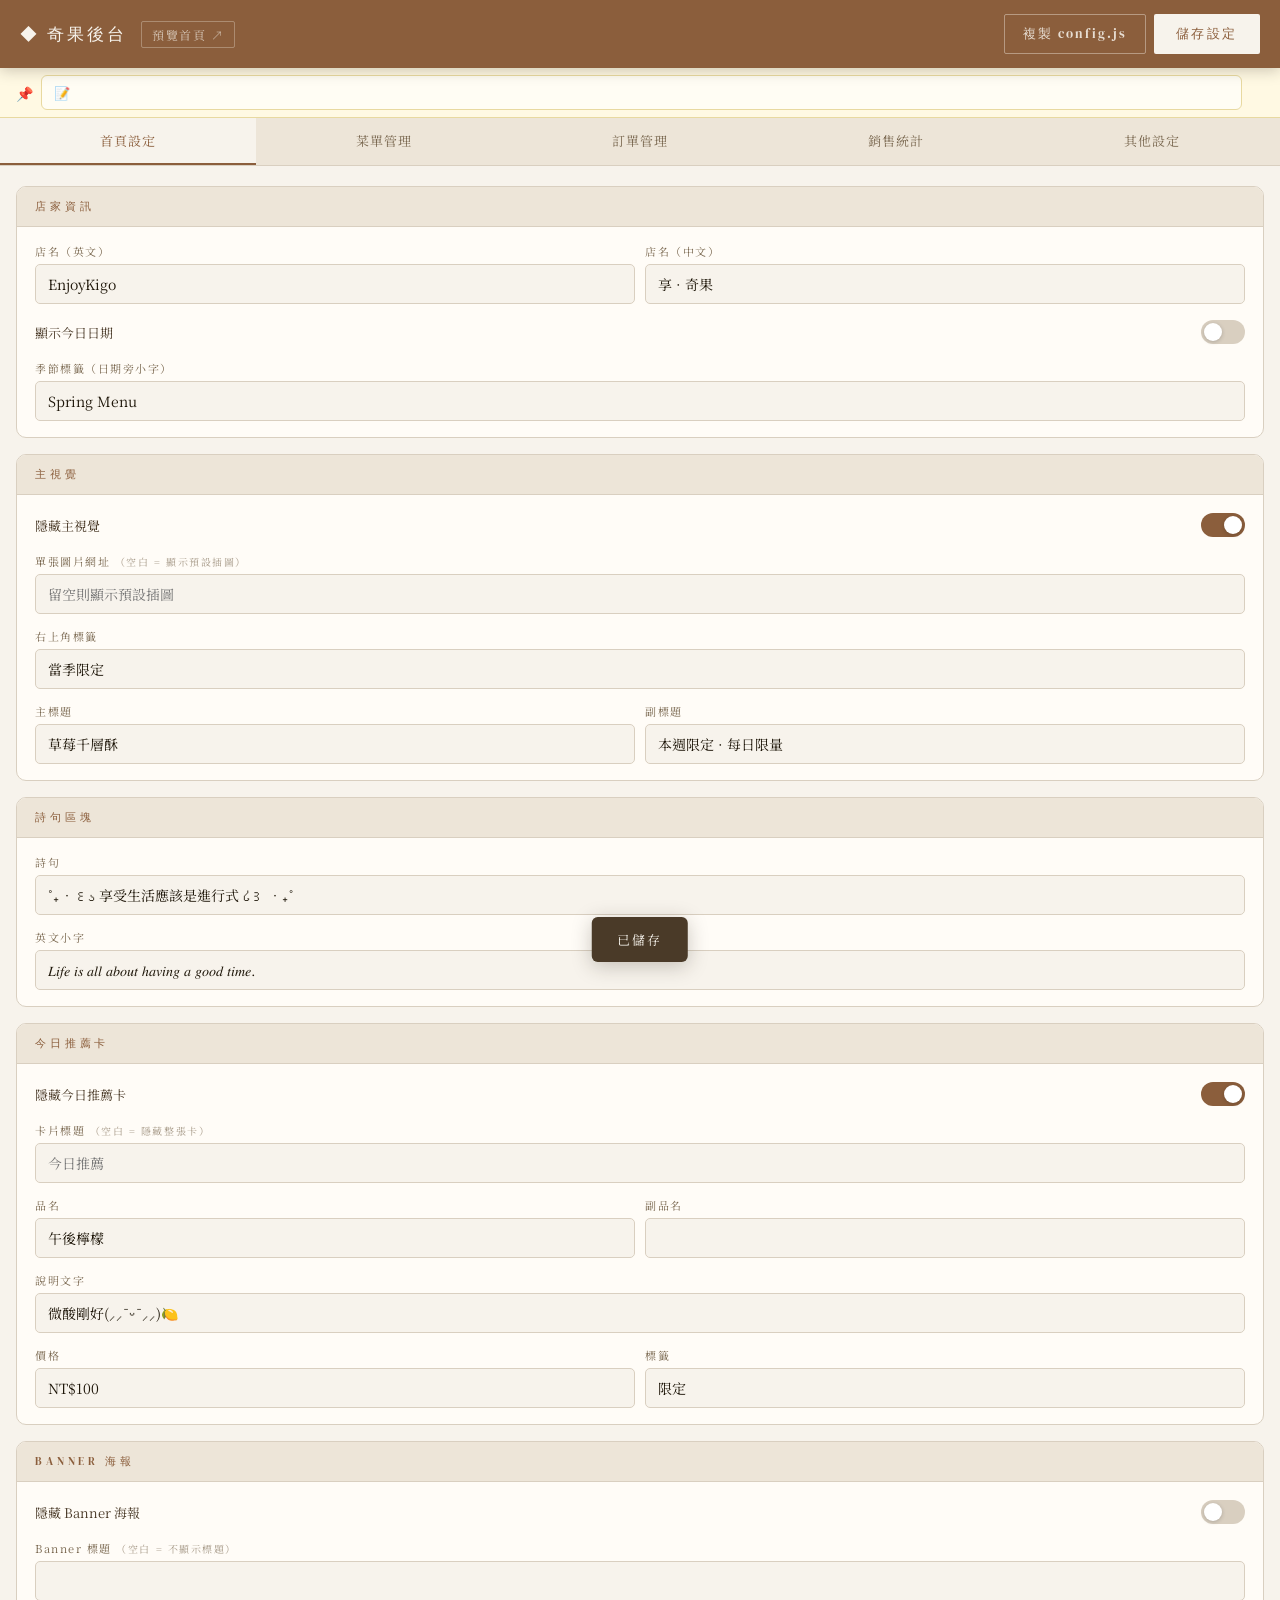
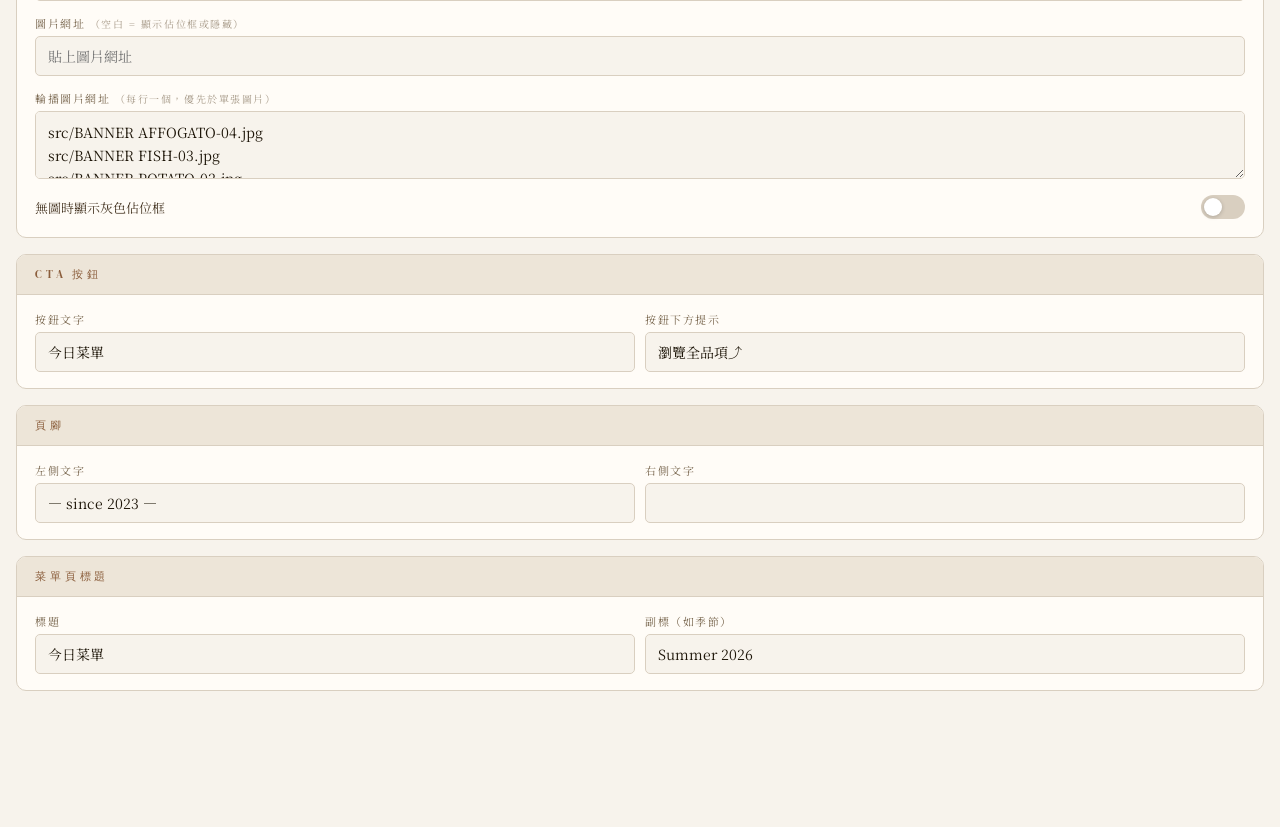
==== admin.html @ 6047d81e "桌號改吧檯用字，必選改回文字標記，移除備註欄位 - 「吧台」改成「吧檯」 - 必選改回文字「必選」，不用星號 - 暱稱後面的「可不填」拿掉 - 移除備註：前台欄位、收據那列、後台顯示、試算表欄位全部拿" ====
<!DOCTYPE html>
<html lang="zh-TW">
<head>
  <meta charset="UTF-8">
  <meta name="viewport" content="width=device-width, initial-scale=1.0">
  <title>後台設定 — 享·奇果</title>
  <link rel="preconnect" href="https://fonts.googleapis.com">
  <link href="https://fonts.googleapis.com/css2?family=Cormorant+Garamond:ital,wght@0,400&family=Noto+Serif+TC:wght@300;400&family=DM+Serif+Display:ital@0;1&display=swap" rel="stylesheet">
  <style>
    :root {
      --cream: #F7F3EC; --parchment: #EDE5D8; --beige: #D9CFC0;
      --caramel: #8B5E3C; --caramel-lt: #B8845A;
      --ink: #1E1609; --ink-soft: #4A3A28; --ink-faint: #7A6850;
      --white: #FFFCF7; --danger: #b94040;
    }
    *, *::before, *::after { box-sizing: border-box; margin: 0; padding: 0; }
    body {
      background: var(--cream);
      color: var(--ink);
      font-family: 'Noto Serif TC', serif;
      font-size: 14px;
      min-height: 100vh;
      padding-bottom: 100px;
    }

    /* ── Header ── */
    .admin-header {
      background: var(--caramel);
      color: var(--cream);
      padding: 14px 20px;
      display: flex;
      align-items: center;
      justify-content: space-between;
      position: sticky;
      top: 0;
      z-index: 100;
      box-shadow: 0 2px 14px rgba(44,36,22,0.25);
    }
    .admin-header-left { display: flex; align-items: center; gap: 14px; }
    .admin-title {
      font-family: 'DM Serif Display', serif;
      font-size: 17px;
      letter-spacing: 0.18em;
    }
    .preview-link {
      font-size: 12px;
      color: rgba(247,243,236,0.7);
      text-decoration: none;
      letter-spacing: 0.12em;
      border: 1px solid rgba(247,243,236,0.3);
      padding: 4px 10px;
      border-radius: 2px;
      transition: all 0.3s;
    }
    .preview-link:hover { color: var(--cream); border-color: rgba(247,243,236,0.7); }
    .btn-export {
      background: transparent;
      color: rgba(247,243,236,0.85);
      border: 1px solid rgba(247,243,236,0.4);
      padding: 10px 18px;
      font-family: 'DM Serif Display', serif;
      font-size: 13px;
      letter-spacing: 0.15em;
      cursor: pointer;
      border-radius: 2px;
      transition: all 0.3s;
    }
    .btn-export:hover { background: rgba(247,243,236,0.12); border-color: rgba(247,243,236,0.8); color: var(--cream); }
    .btn-save {
      background: var(--cream);
      color: var(--caramel);
      border: none;
      padding: 10px 22px;
      font-family: 'DM Serif Display', serif;
      font-size: 13px;
      letter-spacing: 0.2em;
      cursor: pointer;
      border-radius: 2px;
      transition: background 0.3s;
    }
    .btn-save:hover { background: var(--parchment); }
    .btn-save:active { transform: scale(0.98); }

    /* ── 小便籤（固定一行）── */
    .notepad {
      background: #FFF9E3;
      border-bottom: 1px solid #E8D9A0;
      display: flex;
      align-items: center;
      gap: 8px;
      padding: 7px 16px;
    }
    .notepad-icon { font-size: 14px; flex-shrink: 0; }
    .notepad-status { font-size: 12px; color: #8A9A5B; width: 14px; flex-shrink: 0; }
    .notepad input {
      flex: 1;
      min-width: 0;
      border: 1px solid #E8D9A0;
      border-radius: 6px;
      background: #FFFDF4;
      color: var(--ink);
      font-family: 'Noto Serif TC', serif;
      font-size: 13px;
      padding: 7px 12px;
      outline: none;
    }
    .notepad input:focus { border-color: #C9AC4E; background: #fff; }

    /* ── Main tabs ── */
    .admin-tabs {
      display: flex;
      background: var(--parchment);
      border-bottom: 1px solid var(--beige);
    }
    .admin-tab {
      flex: 1;
      padding: 13px 6px;
      border: none;
      background: none;
      font-family: 'Noto Serif TC', serif;
      font-size: 13px;
      color: var(--ink-faint);
      cursor: pointer;
      letter-spacing: 0.08em;
      border-bottom: 2px solid transparent;
      transition: all 0.25s;
    }
    .admin-tab.active {
      color: var(--caramel);
      border-bottom-color: var(--caramel);
      background: var(--cream);
    }

    /* ── Panels ── */
    .admin-panel { display: none; padding: 20px 16px; }
    .admin-panel.active { display: block; }

    /* ── Section card ── */
    .section-card {
      background: var(--white);
      border: 1px solid var(--beige);
      border-radius: 10px;
      margin-bottom: 16px;
      overflow: hidden;
    }
    .section-card-title {
      font-family: 'DM Serif Display', serif;
      font-size: 11px;
      letter-spacing: 0.35em;
      text-transform: uppercase;
      color: var(--caramel);
      padding: 12px 18px;
      background: var(--parchment);
      border-bottom: 1px solid var(--beige);
    }
    .section-fields {
      padding: 16px 18px;
      display: flex;
      flex-direction: column;
      gap: 14px;
    }

    /* ── Form fields ── */
    .field { display: flex; flex-direction: column; gap: 5px; }
    .field label {
      font-size: 11px;
      color: var(--ink-faint);
      letter-spacing: 0.14em;
    }
    .hint { font-size: 10px; color: var(--ink-faint); opacity: 0.65; }
    .section-note {
      font-size: 11px;
      color: var(--ink-faint);
      line-height: 1.7;
      margin-bottom: 4px;
    }
    .field input, .field textarea, .field select {
      width: 100%;
      padding: 9px 12px;
      border: 1px solid var(--beige);
      border-radius: 5px;
      background: var(--cream);
      color: var(--ink);
      font-family: 'Noto Serif TC', serif;
      font-size: 14px;
      outline: none;
      transition: border-color 0.25s;
      appearance: none;
    }
    .field input:focus, .field textarea:focus, .field select:focus {
      border-color: var(--caramel-lt);
      background: var(--white);
    }
    .field textarea { resize: vertical; min-height: 68px; line-height: 1.65; }
    .field select { background-image: url("data:image/svg+xml,%3Csvg xmlns='http://www.w3.org/2000/svg' width='12' height='8' viewBox='0 0 12 8'%3E%3Cpath d='M1 1l5 5 5-5' stroke='%237A6850' stroke-width='1.5' fill='none' stroke-linecap='round'/%3E%3C/svg%3E"); background-repeat: no-repeat; background-position: right 12px center; padding-right: 32px; }
    .field-row { display: flex; gap: 10px; }
    .field-row .field { flex: 1; min-width: 0; }

    /* ── Toggle ── */
    .toggle-row {
      display: flex;
      align-items: center;
      justify-content: space-between;
      padding: 2px 0;
    }
    .toggle-label { font-size: 13px; color: var(--ink-soft); }
    .toggle {
      position: relative;
      width: 44px;
      height: 24px;
      flex-shrink: 0;
    }
    .toggle input { opacity: 0; width: 0; height: 0; position: absolute; }
    .toggle-track {
      position: absolute;
      inset: 0;
      background: var(--beige);
      border-radius: 24px;
      cursor: pointer;
      transition: background 0.3s;
    }
    .toggle-track::before {
      content: '';
      position: absolute;
      width: 18px; height: 18px;
      left: 3px; top: 3px;
      background: white;
      border-radius: 50%;
      transition: transform 0.3s;
      box-shadow: 0 1px 4px rgba(0,0,0,0.2);
    }
    .toggle input:checked ~ .toggle-track { background: var(--caramel); }
    .toggle input:checked ~ .toggle-track::before { transform: translateX(20px); }

    /* ── Category sub-tabs ── */
    .cat-tabs {
      display: flex;
      overflow-x: auto;
      border-bottom: 1px solid var(--beige);
      margin-bottom: 18px;
      scrollbar-width: none;
    }
    .cat-tabs::-webkit-scrollbar { display: none; }
    .cat-tab {
      padding: 10px 18px;
      border: none;
      background: none;
      font-family: 'Noto Serif TC', serif;
      font-size: 13px;
      color: var(--ink-faint);
      cursor: pointer;
      white-space: nowrap;
      border-bottom: 2px solid transparent;
      transition: all 0.25s;
      flex-shrink: 0;
    }
    .cat-tab.active { color: var(--caramel); border-bottom-color: var(--caramel); }

    /* ── Menu item card ── */
    .item-card {
      background: var(--white);
      border: 1px solid var(--beige);
      border-radius: 10px;
      margin-bottom: 12px;
      overflow: hidden;
    }
    .item-card-header {
      display: flex;
      align-items: center;
      justify-content: space-between;
      padding: 11px 16px;
      background: var(--parchment);
      border-bottom: 1px solid var(--beige);
      cursor: pointer;
      user-select: none;
    }
    .item-card-name { font-size: 14px; color: var(--ink-soft); }
    .soldout-badge {
      font-size: 10px;
      background: #888;
      color: #fff;
      padding: 2px 8px;
      border-radius: 4px;
      letter-spacing: 0.15em;
      margin-left: 8px;
      vertical-align: middle;
    }
    .item-card.is-soldout .item-card-header { opacity: 0.55; }
    .item-card-actions { display: flex; gap: 8px; align-items: center; }
    .item-chevron {
      font-size: 10px;
      color: var(--ink-faint);
      transition: transform 0.3s;
    }
    .item-card.collapsed .item-chevron { transform: rotate(-90deg); }
    .item-card.collapsed .item-fields { display: none; }
    .item-fields { padding: 14px 16px; display: flex; flex-direction: column; gap: 12px; }
    .btn-remove {
      background: none;
      border: 1px solid var(--beige);
      color: var(--ink-faint);
      font-size: 11px;
      padding: 4px 10px;
      border-radius: 3px;
      cursor: pointer;
      transition: all 0.25s;
      font-family: 'Noto Serif TC', serif;
      letter-spacing: 0.05em;
    }
    .btn-remove:hover { border-color: var(--danger); color: var(--danger); }
    .btn-move {
      background: none;
      border: 1px solid var(--beige);
      color: var(--ink-faint);
      width: 28px;
      height: 28px;
      border-radius: 3px;
      cursor: pointer;
      transition: all 0.2s;
      display: flex;
      align-items: center;
      justify-content: center;
      flex-shrink: 0;
      padding: 0;
    }
    .btn-move:hover:not(:disabled) { border-color: var(--caramel-lt); color: var(--caramel); }
    .btn-move:disabled { opacity: 0.25; cursor: default; }
    .btn-move svg { width: 12px; height: 12px; }

    /* ── Add button ── */
    .btn-add {
      display: flex;
      align-items: center;
      justify-content: center;
      gap: 8px;
      width: 100%;
      padding: 14px;
      border: 2px dashed var(--beige);
      border-radius: 10px;
      background: transparent;
      color: var(--ink-faint);
      font-family: 'Noto Serif TC', serif;
      font-size: 13px;
      cursor: pointer;
      letter-spacing: 0.1em;
      transition: all 0.25s;
      margin-top: 4px;
    }
    .btn-add:hover { border-color: var(--caramel-lt); color: var(--caramel); background: rgba(139,94,60,0.04); }

    /* ── Toast ── */
    .toast {
      position: fixed;
      bottom: 28px;
      left: 50%;
      transform: translateX(-50%) translateY(90px);
      background: var(--ink-soft);
      color: var(--cream);
      padding: 13px 26px;
      border-radius: 6px;
      font-size: 13px;
      letter-spacing: 0.14em;
      transition: transform 0.4s cubic-bezier(0.34,1.56,0.64,1);
      z-index: 999;
      white-space: nowrap;
      box-shadow: 0 4px 20px rgba(44,36,22,0.25);
    }
    .toast.show { transform: translateX(-50%) translateY(0); }

    /* ── Config Modal ── */
    .modal-backdrop {
      display: none;
      position: fixed;
      inset: 0;
      background: rgba(30,22,9,0.55);
      z-index: 200;
      backdrop-filter: blur(2px);
    }
    .modal {
      display: none;
      position: fixed;
      inset: 0;
      margin: auto;
      width: min(92vw, 640px);
      height: min(80vh, 600px);
      background: var(--white);
      border-radius: 12px;
      z-index: 201;
      box-shadow: 0 24px 60px rgba(30,22,9,0.3);
      flex-direction: column;
      overflow: hidden;
    }
    .modal-backdrop.open, .modal.open { display: flex; }
    .modal-header {
      display: flex;
      align-items: center;
      justify-content: space-between;
      padding: 16px 20px;
      background: var(--parchment);
      border-bottom: 1px solid var(--beige);
      flex-shrink: 0;
    }
    .modal-title {
      font-family: 'DM Serif Display', serif;
      font-size: 15px;
      letter-spacing: 0.2em;
      color: var(--caramel);
    }
    .modal-copy-btn {
      background: var(--caramel);
      color: var(--cream);
      border: none;
      padding: 8px 18px;
      font-family: 'Noto Serif TC', serif;
      font-size: 13px;
      letter-spacing: 0.1em;
      border-radius: 4px;
      cursor: pointer;
      transition: background 0.25s;
    }
    .modal-copy-btn:hover { background: var(--ink-soft); }
    .modal-copy-btn.copied { background: #5a8a5a; }
    .modal-close {
      background: none;
      border: none;
      font-size: 16px;
      color: var(--ink-faint);
      cursor: pointer;
      padding: 4px 8px;
      line-height: 1;
      transition: color 0.2s;
    }
    .modal-close:hover { color: var(--ink); }
    .modal-hint {
      padding: 10px 20px 6px;
      font-size: 12px;
      color: var(--ink-faint);
      letter-spacing: 0.08em;
      flex-shrink: 0;
    }
    .modal-textarea {
      flex: 1;
      width: 100%;
      border: none;
      outline: none;
      resize: none;
      padding: 12px 20px 20px;
      font-family: 'Courier New', Courier, monospace;
      font-size: 12px;
      line-height: 1.7;
      color: var(--ink-soft);
      background: var(--cream);
      overflow-y: auto;
    }

    /* ── Reset btn ── */
    .btn-reset {
      width: 100%;
      padding: 12px;
      border: 1px solid var(--beige);
      border-radius: 5px;
      background: none;
      color: var(--ink-faint);
      font-family: 'Noto Serif TC', serif;
      font-size: 13px;
      cursor: pointer;
      letter-spacing: 0.1em;
      transition: all 0.25s;
    }
    .btn-reset:hover { border-color: var(--danger); color: var(--danger); }

    /* ── Section title row for other tab ── */
    .key-chip {
      display: inline-block;
      font-size: 10px;
      color: var(--caramel);
      letter-spacing: 0.2em;
      border: 1px solid rgba(139,94,60,0.25);
      padding: 2px 8px;
      border-radius: 2px;
      margin-bottom: 8px;
      text-transform: uppercase;
    }
    .other-group {
      border-bottom: 1px solid var(--parchment);
      padding-bottom: 14px;
      margin-bottom: 14px;
    }
    .other-group:last-child { border-bottom: none; margin-bottom: 0; padding-bottom: 0; }

    /* ── 今日訂單 ── */
    .order-group { margin-bottom: 20px; }
    .order-group:last-child { margin-bottom: 0; }
    .order-group-head {
      display: flex;
      align-items: center;
      gap: 8px;
      font-size: 12px;
      letter-spacing: 0.16em;
      color: var(--ink-soft);
      padding-bottom: 8px;
      margin-bottom: 10px;
      border-bottom: 1px solid var(--parchment);
    }
    .order-group-count {
      font-family: 'DM Serif Display', serif;
      font-size: 13px;
      color: var(--caramel);
    }
    .order-group-empty {
      font-size: 12px;
      color: var(--ink-faint);
      opacity: 0.6;
      padding: 2px 0 4px;
    }

    .order-card {
      border: 1px solid var(--beige);
      border-left: 4px solid var(--beige);
      border-radius: 8px;
      background: var(--white);
      margin-bottom: 10px;
      overflow: hidden;
    }
    .order-card:last-child { margin-bottom: 0; }
    .order-card.is-new {
      border-color: #E0A93B;
      border-left-color: #E0A93B;
      background: #FFFAEF;
      box-shadow: 0 3px 14px rgba(224,169,59,0.22);
    }
    .order-card.is-making { border-left-color: #5384B5; }
    .order-card.is-done { border-left-color: #6E9E6E; opacity: 0.72; }
    /* 已完成的單會淡出，但「做好了卻還沒收錢」正是最不能忽略的一張，
       所以未結帳時取消淡化，並把左邊那條標成警示色 */
    .order-card.is-done.is-unpaid { opacity: 1; border-left-color: var(--danger); }

    .order-card-head {
      display: flex;
      align-items: baseline;
      justify-content: space-between;
      gap: 10px;
      padding: 11px 14px 8px;
    }
    .order-id {
      font-family: 'DM Serif Display', serif;
      font-size: 15px;
      letter-spacing: 0.08em;
      color: var(--ink);
    }
    .order-badge {
      font-size: 11px;
      letter-spacing: 0.12em;
      padding: 3px 10px;
      border-radius: 20px;
      white-space: nowrap;
    }
    /* 兩個 badge 都靠右並排；margin-left:auto 會把剩下的空間全吃掉，
       訂單編號才不會被 space-between 推到跟 badge 各據一方 */
    .order-badge { margin-left: auto; }
    .order-badge.is-new    { background: #E0A93B; color: #fff; }
    .order-badge.is-making { background: #5384B5; color: #fff; }
    .order-badge.is-done   { background: #6E9E6E; color: #fff; }

    /* 付款狀態用外框樣式，跟製作狀態的實心 badge 一眼分得開 */
    .pay-badge {
      font-size: 11px;
      letter-spacing: 0.1em;
      padding: 2px 9px;
      border-radius: 20px;
      white-space: nowrap;
      border: 1px solid;
    }
    .pay-badge.is-unpaid { border-color: var(--beige); color: var(--ink-faint); }
    .pay-badge.is-paid   { border-color: #6E9E6E; color: #4F7A4F; background: rgba(110,158,110,0.1); }

    .order-sub {
      padding: 0 14px 10px;
      font-size: 12px;
      color: var(--ink-faint);
      letter-spacing: 0.06em;
    }
    .order-items {
      padding: 10px 14px;
      border-top: 1px dashed var(--beige);
      border-bottom: 1px dashed var(--beige);
      display: flex;
      flex-direction: column;
      gap: 7px;
    }
    /* grid 固定三個欄寬，「單價×數量」才會每一列都停在同一個中間位置並對齊 */
    .order-item-row {
      display: grid;
      grid-template-columns: minmax(0, 1fr) 96px 64px;
      align-items: baseline;
      gap: 8px;
      font-size: 13px;
    }
    .order-item-name { color: var(--ink); min-width: 0; }
    .order-item-temp { color: var(--caramel); font-size: 11px; }
    .order-item-calc {
      color: var(--ink-faint);
      font-size: 12px;
      white-space: nowrap;
      text-align: center;
    }
    .order-item-sub { color: var(--ink-soft); text-align: right; }
    .order-foot {
      display: flex;
      align-items: center;
      justify-content: space-between;
      gap: 10px;
      padding: 10px 14px;
      flex-wrap: wrap;
    }
    .order-total-line { font-size: 12px; color: var(--ink-faint); }
    .order-item-free {
      display: inline-block;
      font-size: 10px;
      background: #7A7D5C;
      color: #fff;
      padding: 1px 6px;
      border-radius: 3px;
      margin-left: 6px;
      vertical-align: middle;
      letter-spacing: 0.05em;
    }
    .order-free-note { color: #7A7D5C; margin-left: 4px; }
    .order-total-amt {
      font-family: 'DM Serif Display', serif;
      font-size: 16px;
      color: var(--caramel);
      margin-left: 6px;
    }
    /* 加了結帳鍵後一張卡最多會有三顆按鈕，窄螢幕要能換行不然會被擠出卡片外 */
    .order-actions { display: flex; gap: 8px; flex-wrap: wrap; justify-content: flex-end; }
    .btn-order {
      border: 1px solid var(--beige);
      background: none;
      color: var(--ink-faint);
      font-family: 'Noto Serif TC', serif;
      font-size: 12px;
      letter-spacing: 0.08em;
      padding: 7px 14px;
      border-radius: 5px;
      cursor: pointer;
      transition: all 0.2s;
    }
    .btn-order:hover { border-color: var(--caramel-lt); color: var(--caramel); }
    .btn-order-primary {
      background: var(--caramel);
      border-color: var(--caramel);
      color: var(--cream);
    }
    .btn-order-primary:hover { background: var(--ink-soft); border-color: var(--ink-soft); color: var(--cream); }
    /* 結帳是每天要按很多次的動作，給它自己的顏色，忙的時候不用瞄準文字 */
    .btn-order-pay {
      border-color: #6E9E6E;
      color: #4F7A4F;
    }
    .btn-order-pay:hover { background: #6E9E6E; border-color: #6E9E6E; color: #fff; }
    .order-hint {
      font-size: 12px;
      color: var(--ink-faint);
      line-height: 1.8;
      padding: 4px 0;
    }
    .order-changelog {
      padding: 0 14px 10px;
      font-size: 11px;
      color: var(--caramel);
      line-height: 1.7;
      word-break: break-all;
    }

    /* ── 修改訂單 Modal ── */
    #order-edit-modal { height: min(86vh, 660px); }
    .order-edit-body {
      flex: 1;
      overflow-y: auto;
      padding: 14px 18px;
      display: flex;
      flex-direction: column;
      gap: 10px;
      background: var(--cream);
    }
    .order-edit-meta {
      font-size: 12px;
      color: var(--ink-faint);
      letter-spacing: 0.06em;
      line-height: 1.8;
      padding-bottom: 4px;
      border-bottom: 1px solid var(--beige);
      margin-bottom: 4px;
    }
    .edit-row {
      background: var(--white);
      border: 1px solid var(--beige);
      border-radius: 7px;
      padding: 10px 12px;
      display: flex;
      flex-direction: column;
      gap: 8px;
    }
    .edit-row-top { display: flex; gap: 8px; align-items: center; }
    .edit-row select {
      padding: 7px 10px;
      border: 1px solid var(--beige);
      border-radius: 5px;
      background: var(--cream);
      color: var(--ink);
      font-family: 'Noto Serif TC', serif;
      font-size: 13px;
      outline: none;
      min-width: 0;
    }
    .edit-row select:focus { border-color: var(--caramel-lt); background: var(--white); }
    .edit-select-item { flex: 1; }
    .edit-select-temp { width: 78px; flex-shrink: 0; }
    .edit-row-bottom {
      display: flex;
      align-items: center;
      justify-content: space-between;
      gap: 10px;
    }
    .edit-qty { display: flex; align-items: center; gap: 6px; }
    .edit-qty button {
      width: 28px;
      height: 28px;
      border: 1px solid var(--beige);
      border-radius: 5px;
      background: var(--white);
      color: var(--ink);
      cursor: pointer;
      font-size: 14px;
      line-height: 1;
    }
    .edit-qty button:hover { border-color: var(--caramel-lt); color: var(--caramel); }
    .edit-qty input {
      width: 48px;
      padding: 6px 4px;
      text-align: center;
      border: 1px solid var(--beige);
      border-radius: 5px;
      background: var(--cream);
      color: var(--ink);
      font-family: 'Noto Serif TC', serif;
      font-size: 13px;
      outline: none;
    }
    .manual-fields { display: flex; gap: 10px; flex-wrap: wrap; }
    .manual-fields label {
      display: flex;
      align-items: center;
      gap: 6px;
      font-size: 12px;
      color: var(--ink-faint);
    }
    .manual-fields input, .manual-fields select {
      padding: 6px 10px;
      border: 1px solid var(--beige);
      border-radius: 5px;
      background: var(--white);
      font-family: 'Noto Serif TC', serif;
      font-size: 13px;
      color: var(--ink);
      outline: none;
    }
    .manual-fields input:focus, .manual-fields select:focus { border-color: var(--caramel-lt); }

    .edit-row.has-free { border-color: #7A7D5C; background: #FAFBF5; }
    .edit-row-free {
      display: flex;
      align-items: center;
      gap: 10px;
      flex-wrap: wrap;
      padding-top: 8px;
      border-top: 1px dashed var(--beige);
    }
    .edit-free-label {
      font-size: 12px;
      color: #7A7D5C;
      letter-spacing: 0.1em;
      flex-shrink: 0;
    }
    .edit-free-summary { font-size: 11px; color: var(--ink-faint); }
    .edit-row-free .edit-qty button:disabled { opacity: 0.3; cursor: default; }
    .edit-row-price { font-size: 12px; color: var(--ink-faint); }
    .edit-row-sub {
      font-family: 'DM Serif Display', serif;
      font-size: 14px;
      color: var(--ink-soft);
    }
    .edit-remove {
      border: 1px solid var(--beige);
      background: none;
      color: var(--ink-faint);
      font-family: 'Noto Serif TC', serif;
      font-size: 11px;
      padding: 5px 10px;
      border-radius: 4px;
      cursor: pointer;
    }
    .edit-remove:hover { border-color: var(--danger); color: var(--danger); }
    .order-edit-foot {
      display: flex;
      align-items: center;
      justify-content: space-between;
      gap: 10px;
      padding: 12px 18px;
      border-top: 1px solid var(--beige);
      background: var(--parchment);
      flex-shrink: 0;
      flex-wrap: wrap;
    }
    .btn-order-danger { border-color: rgba(185,64,64,0.4); color: var(--danger); }
    .btn-order-danger:hover { border-color: var(--danger); color: #fff; background: var(--danger); }
    .order-edit-total { font-size: 12px; color: var(--ink-faint); }
    .order-edit-total span {
      font-family: 'DM Serif Display', serif;
      font-size: 17px;
      color: var(--caramel);
      margin-left: 6px;
    }

    /* ── 訂單紀錄 ── */
    .history-bar {
      display: flex;
      align-items: center;
      justify-content: space-between;
      gap: 10px;
      flex-wrap: wrap;
    }
    .history-scopes {
      display: flex;
      border: 1px solid var(--beige);
      border-radius: 6px;
      overflow: hidden;
    }
    .history-scope {
      border: none;
      background: none;
      padding: 7px 16px;
      font-family: 'Noto Serif TC', serif;
      font-size: 12px;
      color: var(--ink-faint);
      cursor: pointer;
      transition: all 0.2s;
    }
    .history-scope + .history-scope { border-left: 1px solid var(--beige); }
    .history-scope.active { background: var(--caramel); color: var(--cream); }
    .history-day {
      font-size: 11px;
      letter-spacing: 0.18em;
      color: var(--caramel);
      padding: 12px 0 6px;
      border-bottom: 1px solid var(--parchment);
      margin-bottom: 8px;
    }
    .history-day:first-child { padding-top: 0; }
    .history-row {
      display: flex;
      align-items: flex-start;
      justify-content: space-between;
      gap: 10px;
      padding: 9px 0;
      border-bottom: 1px dashed var(--parchment);
    }
    .history-main { min-width: 0; flex: 1; }
    .history-head {
      display: flex;
      align-items: baseline;
      gap: 8px;
      flex-wrap: wrap;
      font-size: 12px;
      color: var(--ink-faint);
    }
    .history-id { font-family: 'DM Serif Display', serif; font-size: 14px; color: var(--ink); }
    .history-items { font-size: 12px; color: var(--ink-soft); line-height: 1.75; margin-top: 3px; }
    .history-amt {
      font-family: 'DM Serif Display', serif;
      font-size: 15px;
      color: var(--caramel);
      white-space: nowrap;
    }
    .history-actions { display: flex; flex-direction: column; gap: 5px; flex-shrink: 0; }
    .history-empty { padding: 14px 0; color: var(--ink-faint); font-size: 13px; }
    .history-status {
      font-size: 10px;
      padding: 1px 7px;
      border-radius: 10px;
      color: #fff;
    }
    .history-status.is-new    { background: #E0A93B; }
    .history-status.is-making { background: #5384B5; }
    .history-status.is-done   { background: #6E9E6E; }
    /* 未結帳的金額還沒進口袋，用刪節線淡化，掃一眼就知道哪幾筆還沒收 */
    .history-amt.is-unpaid { color: var(--ink-faint); text-decoration: line-through; opacity: 0.75; }

    /* ── 統計 ── */
    .stat-grid { display: flex; gap: 10px; flex-wrap: wrap; }
    .stat-box {
      flex: 1;
      min-width: 96px;
      background: var(--cream);
      border: 1px solid var(--beige);
      border-radius: 8px;
      padding: 12px;
      display: flex;
      flex-direction: column;
      gap: 5px;
    }
    .stat-label { font-size: 11px; color: var(--ink-faint); letter-spacing: 0.08em; }
    .stat-label small { font-size: 9px; opacity: 0.8; }
    .stat-value {
      font-family: 'DM Serif Display', serif;
      font-size: 19px;
      color: var(--caramel);
    }
    .stat-value-free { color: #7A7D5C; }
    /* 沒有未結帳時保持低調，有欠款才用警示色跳出來 */
    .stat-value-unpaid { color: var(--ink-faint); }
    .stat-value-unpaid.has-unpaid { color: var(--danger); }
    .stat-unpaid-count { font-size: 11px; color: var(--ink-faint); }
    .cash-line {
      display: flex;
      align-items: baseline;
      justify-content: space-between;
      font-size: 13px;
      color: var(--ink-soft);
      padding: 5px 0;
    }
    .cash-total {
      border-top: 1px solid var(--beige);
      margin-top: 4px;
      padding-top: 10px;
      font-family: 'DM Serif Display', serif;
      font-size: 16px;
      color: var(--caramel);
    }
    .stat-table { width: 100%; border-collapse: collapse; font-size: 12px; }
    .stat-table th {
      text-align: right;
      font-weight: normal;
      font-size: 10px;
      color: var(--ink-faint);
      letter-spacing: 0.06em;
      padding: 0 0 7px;
      border-bottom: 1px solid var(--beige);
      white-space: nowrap;
    }
    .stat-table th:first-child, .stat-table td:first-child { text-align: left; }
    .stat-table td {
      text-align: right;
      padding: 7px 0;
      border-bottom: 1px dashed var(--parchment);
      color: var(--ink-soft);
      white-space: nowrap;
    }
    .stat-table td:first-child { color: var(--ink); white-space: normal; }
    .stat-table th + th, .stat-table td + td { padding-left: 8px; }
    .stat-free-cell { color: #7A7D5C; }
    .stat-scroll { overflow-x: auto; }
  </style>
</head>
<body>

<!-- ═══ Header ═══ -->
<header class="admin-header">
  <div class="admin-header-left">
    <div class="admin-title">◆ 奇果後台</div>
    <a class="preview-link" href="index.html" target="_blank">預覽首頁 ↗</a>
  </div>
  <div style="display:flex;gap:8px">
    <button class="btn-export" onclick="openConfigModal()">複製 config.js</button>
    <button class="btn-save" onclick="saveConfig()">儲存設定</button>
  </div>
</header>

<!-- ═══ 小便籤（固定置頂，所有分頁都看得到）═══ -->
<div class="notepad" id="notepad">
  <span class="notepad-icon">📌</span>
  <input type="text" id="notepad-text" placeholder="📝">
  <span class="notepad-status" id="notepad-status"></span>
</div>

<!-- ═══ Main tabs ═══ -->
<div class="admin-tabs">
  <button class="admin-tab active" onclick="switchPanel('landing', this)">首頁設定</button>
  <button class="admin-tab" onclick="switchPanel('menu', this)">菜單管理</button>
  <button class="admin-tab" onclick="switchPanel('orders', this)">訂單管理</button>
  <button class="admin-tab" onclick="switchPanel('stats', this)">銷售統計</button>
  <button class="admin-tab" onclick="switchPanel('other', this)">其他設定</button>
</div>

<!-- ═══════════════════════════════════
     PANEL: 首頁設定
═══════════════════════════════════ -->
<div class="admin-panel active" id="panel-landing">

  <div class="section-card">
    <div class="section-card-title">店家資訊</div>
    <div class="section-fields">
      <div class="field-row">
        <div class="field">
          <label>店名（英文）</label>
          <input type="text" id="ld-cafeName">
        </div>
        <div class="field">
          <label>店名（中文）</label>
          <input type="text" id="ld-cafeSub">
        </div>
      </div>
      <div class="toggle-row">
        <span class="toggle-label">顯示今日日期</span>
        <label class="toggle">
          <input type="checkbox" id="ld-showDate">
          <span class="toggle-track"></span>
        </label>
      </div>
      <div class="field">
        <label>季節標籤（日期旁小字）</label>
        <input type="text" id="ld-dateSeasonLabel" placeholder="Spring Menu">
      </div>
    </div>
  </div>

  <div class="section-card">
    <div class="section-card-title">主視覺</div>
    <div class="section-fields">
      <div class="toggle-row">
        <span class="toggle-label">隱藏主視覺</span>
        <label class="toggle">
          <input type="checkbox" id="ld-hideHero">
          <span class="toggle-track"></span>
        </label>
      </div>
      <div class="field">
        <label>單張圖片網址 <span class="hint">（空白 = 顯示預設插圖）</span></label>
        <input type="text" id="ld-heroImage" placeholder="留空則顯示預設插圖">
      </div>
      <div class="field">
        <label>右上角標籤</label>
        <input type="text" id="ld-heroBadge" placeholder="當季限定">
      </div>
      <div class="field-row">
        <div class="field">
          <label>主標題</label>
          <input type="text" id="ld-heroTitle">
        </div>
        <div class="field">
          <label>副標題</label>
          <input type="text" id="ld-heroSubtitle">
        </div>
      </div>
    </div>
  </div>

  <div class="section-card">
    <div class="section-card-title">詩句區塊</div>
    <div class="section-fields">
      <div class="field">
        <label>詩句</label>
        <input type="text" id="ld-tagline">
      </div>
      <div class="field">
        <label>英文小字</label>
        <input type="text" id="ld-taglineJp">
      </div>
    </div>
  </div>

  <div class="section-card">
    <div class="section-card-title">今日推薦卡</div>
    <div class="section-fields">
      <div class="toggle-row">
        <span class="toggle-label">隱藏今日推薦卡</span>
        <label class="toggle">
          <input type="checkbox" id="ld-hideCard">
          <span class="toggle-track"></span>
        </label>
      </div>
      <div class="field">
        <label>卡片標題 <span class="hint">（空白 = 隱藏整張卡）</span></label>
        <input type="text" id="ld-cardLabel" placeholder="今日推薦">
      </div>
      <div class="field-row">
        <div class="field">
          <label>品名</label>
          <input type="text" id="ld-cardName">
        </div>
        <div class="field">
          <label>副品名</label>
          <input type="text" id="ld-cardNameJp">
        </div>
      </div>
      <div class="field">
        <label>說明文字</label>
        <input type="text" id="ld-cardDesc">
      </div>
      <div class="field-row">
        <div class="field">
          <label>價格</label>
          <input type="text" id="ld-cardPrice" placeholder="NT$100">
        </div>
        <div class="field">
          <label>標籤</label>
          <input type="text" id="ld-cardTag" placeholder="限定">
        </div>
      </div>
    </div>
  </div>

  <div class="section-card">
    <div class="section-card-title">Banner 海報</div>
    <div class="section-fields">
      <div class="toggle-row">
        <span class="toggle-label">隱藏 Banner 海報</span>
        <label class="toggle">
          <input type="checkbox" id="ld-hideBanner">
          <span class="toggle-track"></span>
        </label>
      </div>
      <div class="field">
        <label>Banner 標題 <span class="hint">（空白 = 不顯示標題）</span></label>
        <input type="text" id="ld-bannerLabel">
      </div>
      <div class="field">
        <label>圖片網址 <span class="hint">（空白 = 顯示佔位框或隱藏）</span></label>
        <input type="text" id="ld-bannerImage" placeholder="貼上圖片網址">
      </div>
      <div class="field">
        <label>輪播圖片網址 <span class="hint">（每行一個，優先於單張圖片）</span></label>
        <textarea id="ld-bannerImages" placeholder="src/BANNER FISH-03.jpg\nsrc/BANNER AFFOGATO-04.jpg"></textarea>
      </div>
      <div class="toggle-row">
        <span class="toggle-label">無圖時顯示灰色佔位框</span>
        <label class="toggle">
          <input type="checkbox" id="ld-bannerPlaceholder">
          <span class="toggle-track"></span>
        </label>
      </div>
    </div>
  </div>

  <div class="section-card">
    <div class="section-card-title">CTA 按鈕</div>
    <div class="section-fields">
      <div class="field-row">
        <div class="field">
          <label>按鈕文字</label>
          <input type="text" id="ld-ctaButton" placeholder="今日菜單">
        </div>
        <div class="field">
          <label>按鈕下方提示</label>
          <input type="text" id="ld-ctaHint" placeholder="瀏覽全品項">
        </div>
      </div>
    </div>
  </div>

  <div class="section-card">
    <div class="section-card-title">頁腳</div>
    <div class="section-fields">
      <div class="field-row">
        <div class="field">
          <label>左側文字</label>
          <input type="text" id="ld-footerLeft">
        </div>
        <div class="field">
          <label>右側文字</label>
          <input type="text" id="ld-footerRight">
        </div>
      </div>
    </div>
  </div>

  <div class="section-card">
    <div class="section-card-title">菜單頁標題</div>
    <div class="section-fields">
      <div class="field-row">
        <div class="field">
          <label>標題</label>
          <input type="text" id="ld-menuTitle">
        </div>
        <div class="field">
          <label>副標（如季節）</label>
          <input type="text" id="ld-menuSubtitle">
        </div>
      </div>
    </div>
  </div>

</div>

<!-- ═══════════════════════════════════
     PANEL: 菜單管理
═══════════════════════════════════ -->
<div class="admin-panel" id="panel-menu">
  <div class="cat-tabs" id="cat-tabs"></div>
  <div id="menu-editor"></div>
</div>

<!-- ═══════════════════════════════════
     PANEL: 訂單管理
═══════════════════════════════════ -->
<div class="admin-panel" id="panel-orders">
  <div class="section-card">
    <div class="section-card-title">今日訂單</div>
    <div class="section-fields">
      <div id="today-orders">讀取中…</div>
    </div>
  </div>

  <div class="section-card">
    <div class="section-card-title">訂單紀錄</div>
    <div class="section-fields" id="order-management">
      <div class="history-bar">
        <div class="history-scopes">
          <button class="history-scope active" data-scope="today" onclick="switchHistoryScope('today')">今天</button>
          <button class="history-scope" data-scope="month" onclick="switchHistoryScope('month')">本月</button>
          <button class="history-scope" data-scope="all" onclick="switchHistoryScope('all')">全部</button>
        </div>
        <button class="btn-order" onclick="openManualOrder()">＋ 補登訂單</button>
      </div>
      <div id="order-list">讀取中…</div>
    </div>
  </div>
</div>

<!-- ═══════════════════════════════════
     PANEL: 銷售統計
═══════════════════════════════════ -->
<div class="admin-panel" id="panel-stats">
  <div class="section-card">
    <div class="section-card-title">統計期間</div>
    <div class="section-fields">
      <div class="history-bar">
        <div class="history-scopes">
          <button class="history-scope active" data-scope="today" onclick="switchStatsScope('today', this)">今天</button>
          <button class="history-scope" data-scope="date" onclick="switchStatsScope('date', this)">指定日期</button>
        </div>
        <button class="btn-order" onclick="renderSalesStats()">重新整理</button>
      </div>
      <div class="field" id="stats-date-row" style="display:none">
        <label>選擇日期</label>
        <input type="date" id="stats-date" onchange="renderSalesStats()">
      </div>
    </div>
  </div>

  <div class="section-card">
    <div class="section-card-title">營業資訊</div>
    <div class="section-fields">
      <div class="stat-grid">
        <div class="stat-box">
          <span class="stat-label">營業額<small>（已結帳．不含招待）</small></span>
          <span class="stat-value" id="stat-total-sales">NT$0</span>
        </div>
        <div class="stat-box">
          <span class="stat-label">未結帳<small>（尚未收到的錢）</small></span>
          <span class="stat-value stat-value-unpaid" id="stat-unpaid">NT$0</span>
          <span class="stat-unpaid-count" id="stat-unpaid-count"></span>
        </div>
        <div class="stat-box">
          <span class="stat-label">訂單數<small>（含未結帳）</small></span>
          <span class="stat-value" id="stat-order-count">0</span>
        </div>
        <div class="stat-box">
          <span class="stat-label">招待金額</span>
          <span class="stat-value stat-value-free" id="stat-free-amount">NT$0</span>
        </div>
      </div>
    </div>
  </div>

  <div class="section-card">
    <div class="section-card-title">現金計算</div>
    <div class="section-fields">
      <div class="field">
        <label>開店現金</label>
        <input type="number" id="stat-opening-cash" min="0" placeholder="0" oninput="renderCashBox()">
      </div>
      <div class="cash-line"><span>開店現金</span><span id="cash-opening">NT$0</span></div>
      <div class="cash-line"><span>今日營收（已結帳．不含招待）</span><span id="cash-income">NT$0</span></div>
      <div class="cash-line cash-total"><span>錢包應有金額</span><span id="cash-expected">NT$0</span></div>
    </div>
  </div>

  <div class="section-card">
    <div class="section-card-title">商品統計</div>
    <div class="section-fields">
      <div class="section-note">這張表看的是出了多少東西，未結帳的訂單也列入，所以「收費金額」加總會大於上面的營業額。</div>
      <div id="stat-items">尚無資料</div>
    </div>
  </div>
</div>

<!-- ═══════════════════════════════════
     PANEL: 其他設定
═══════════════════════════════════ -->
<div class="admin-panel" id="panel-other">

  <div class="section-card">
    <div class="section-card-title">分頁標籤名稱</div>
    <div class="section-fields" id="tabs-editor"></div>
  </div>

  <div class="section-card">
    <div class="section-card-title">各分頁標題</div>
    <div class="section-fields" id="section-titles-editor"></div>
  </div>

  <div class="section-card">
    <div class="section-card-title">桌號清單</div>
    <div class="section-fields">
      <div class="section-note">客人進菜單前要先選桌號（必選）。一行一個，可以放任何文字，例如加一個「外帶」。留空的話會改成讓客人自己輸入。</div>
      <div class="field">
        <label>桌號 <span class="hint">（一行一個）</span></label>
        <textarea id="ld-tableNumbers" rows="6" placeholder="1&#10;2&#10;3&#10;4&#10;吧檯"></textarea>
      </div>
    </div>
  </div>

  <div class="section-card">
    <div class="section-card-title">訂單 API</div>
    <div class="section-fields">
      <div class="field">
        <label>訂單 API Endpoint <span class="hint">（Google Apps Script 部署後的 /exec 網址，留空則沿用 config.js 裡的設定）</span></label>
        <input type="text" id="ld-orderEndpoint" placeholder="https://script.google.com/macros/s/xxxx/exec">
      </div>
    </div>
  </div>

  <div class="section-card">
    <div class="section-card-title">訂單資料維護</div>
    <div class="section-fields">
      <p style="font-size:12px;color:var(--ink-faint);line-height:1.8;letter-spacing:0.05em">
        清空 Google 試算表上<strong>今天</strong>的所有訂單，用來清掉測試資料，讓正式營業時訂單編號從 001 開始。<br>
        昨天以前的訂單不會被動到。此操作無法復原，營業中請勿使用。
      </p>
      <button class="btn-reset" id="btn-clear-today" onclick="clearTodayOrders()">清空今日所有訂單</button>
    </div>
  </div>

  <div class="section-card">
    <div class="section-card-title">重置設定</div>
    <div class="section-fields">
      <p style="font-size:12px;color:var(--ink-faint);line-height:1.8;letter-spacing:0.05em">清除後台所有儲存，恢復 config.js 原始預設值。</p>
      <button class="btn-reset" onclick="resetConfig()">清除所有儲存，恢復預設值</button>
    </div>
  </div>

</div>

<!-- ═══ Config Modal ═══ -->
<div class="modal-backdrop" id="modal-backdrop" onclick="closeConfigModal()"></div>
<div class="modal" id="config-modal">
  <div class="modal-header">
    <div class="modal-title">config.js</div>
    <div style="display:flex;gap:8px;align-items:center">
      <button class="modal-copy-btn" id="copy-btn" onclick="copyConfig()">複製全部</button>
      <button class="modal-close" onclick="closeConfigModal()">✕</button>
    </div>
  </div>
  <p class="modal-hint">複製後貼上覆蓋 config.js 檔案即可永久生效</p>
  <textarea class="modal-textarea" id="config-output" readonly spellcheck="false"></textarea>
</div>

<!-- ═══ 修改訂單 Modal ═══ -->
<div class="modal-backdrop" id="order-edit-backdrop" onclick="closeEditOrder()"></div>
<div class="modal" id="order-edit-modal">
  <div class="modal-header">
    <div class="modal-title">修改訂單</div>
    <button class="modal-close" onclick="closeEditOrder()">✕</button>
  </div>
  <div class="order-edit-body" id="order-edit-body"></div>
  <div class="order-edit-foot">
    <button class="btn-order btn-order-danger" onclick="deleteWholeOrder()">刪除整筆訂單</button>
    <div class="order-edit-total">訂單總金額<span id="order-edit-total">NT$0</span></div>
    <div style="display:flex;gap:8px">
      <button class="btn-order" onclick="closeEditOrder()">取消</button>
      <button class="btn-order btn-order-primary" id="order-edit-save" onclick="saveOrderEdit()">儲存修改</button>
    </div>
  </div>
</div>

<div class="toast" id="toast">已儲存</div>

<script src="js/config.js"></script>
<script src="js/admin/admin-layout.js"></script>
<script src="js/admin/admin-data.js"></script>
<script src="js/admin/admin-menu.js"></script>
<script src="js/admin/admin-pages.js"></script>
<script src="js/admin/admin-orders.js"></script>
<script src="js/admin/admin-stats.js"></script>
<script>
document.addEventListener('DOMContentLoaded', () => {
  loadState();
  initNotepad();
  initStats();
  populateLanding();
  buildCatTabs();
  buildTabsEditor();
  buildSectionTitlesEditor();
});
</script>
</body>
</html>
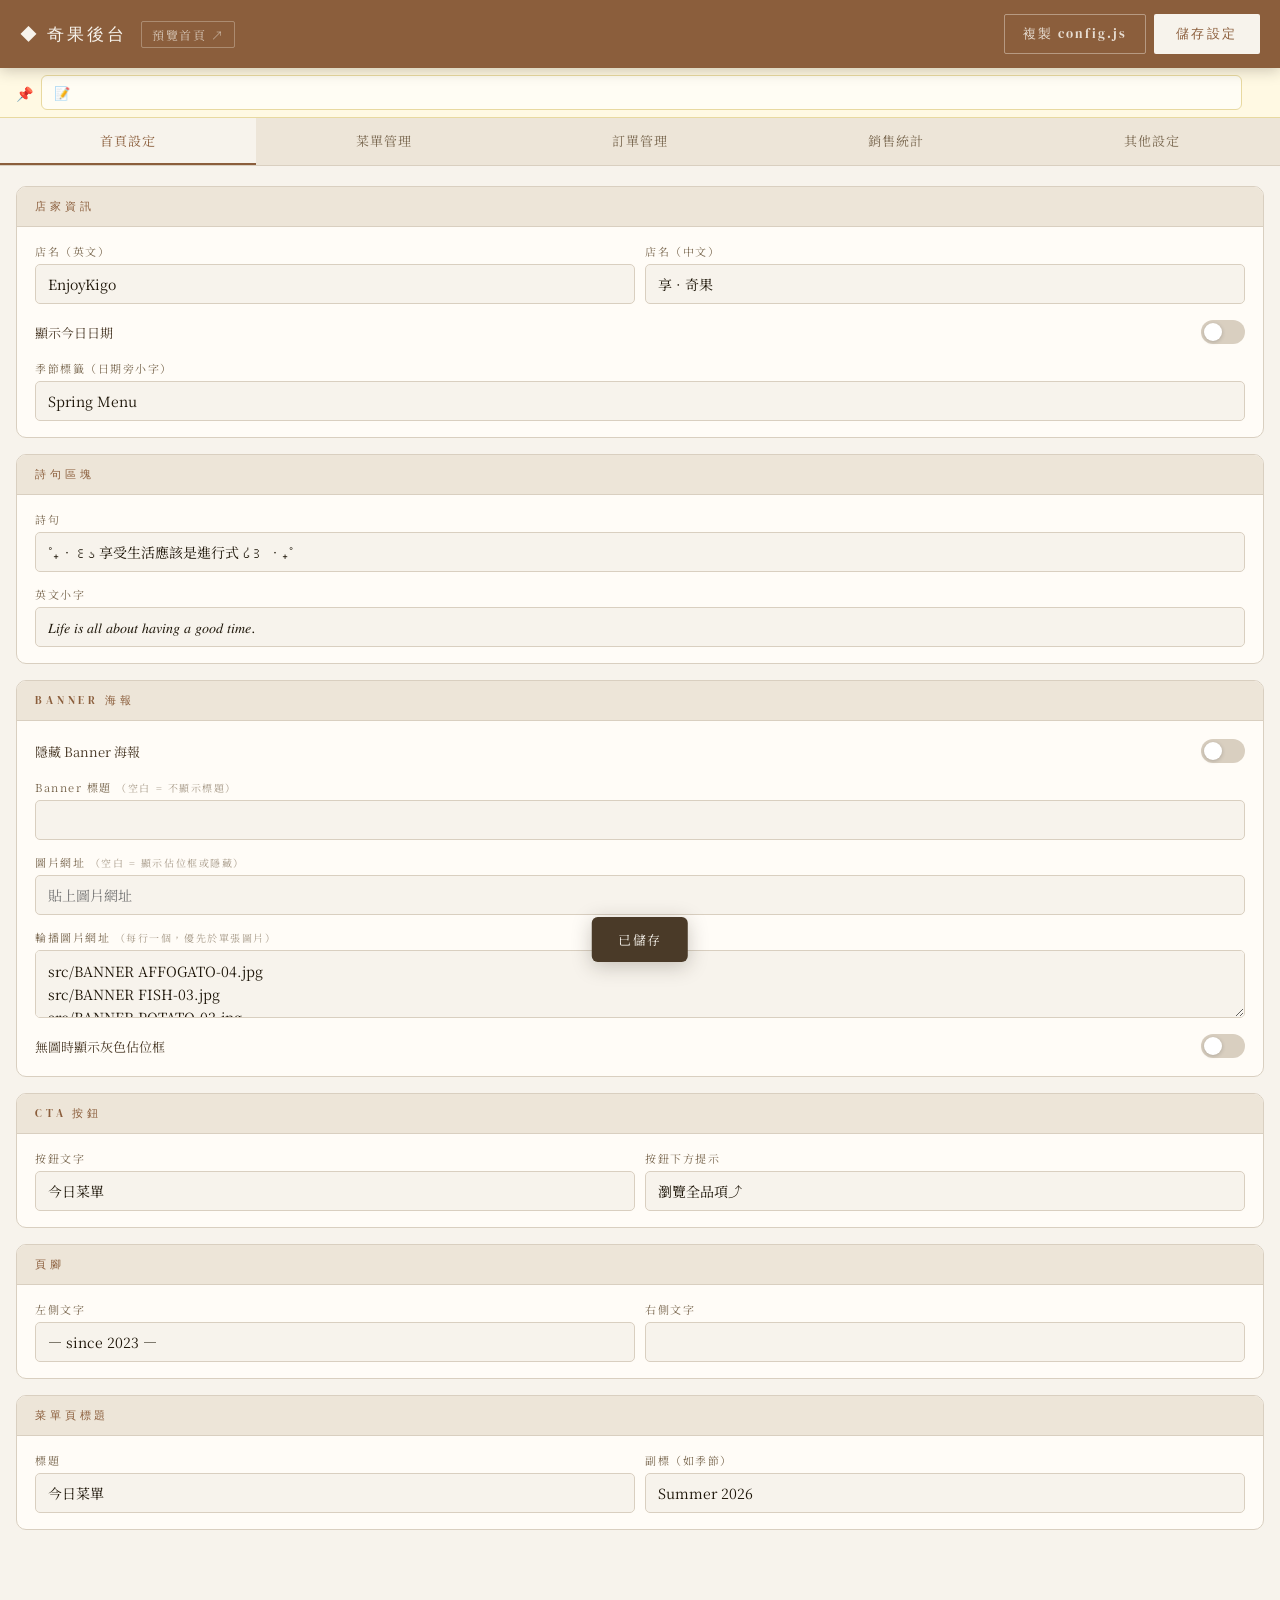
==== commit deceb256: "feat: 移除不必要的主視覺與今日推薦卡欄位，優化後台資料讀取邏輯" ====
--- a/admin.html
+++ b/admin.html
@@ -665,8 +665,10 @@
       line-height: 1.8;
       padding: 4px 0;
     }
+    /* 修改紀錄只出現在「修改訂單」視窗裡 —— 訂單卡上不顯示，
+       改過幾次的單會拖出長長一段文字，把當下要看的品項和金額擠掉 */
     .order-changelog {
-      padding: 0 14px 10px;
+      margin-top: 8px;
       font-size: 11px;
       color: var(--caramel);
       line-height: 1.7;
@@ -1026,37 +1028,6 @@
   </div>
 
   <div class="section-card">
-    <div class="section-card-title">主視覺</div>
-    <div class="section-fields">
-      <div class="toggle-row">
-        <span class="toggle-label">隱藏主視覺</span>
-        <label class="toggle">
-          <input type="checkbox" id="ld-hideHero">
-          <span class="toggle-track"></span>
-        </label>
-      </div>
-      <div class="field">
-        <label>單張圖片網址 <span class="hint">（空白 = 顯示預設插圖）</span></label>
-        <input type="text" id="ld-heroImage" placeholder="留空則顯示預設插圖">
-      </div>
-      <div class="field">
-        <label>右上角標籤</label>
-        <input type="text" id="ld-heroBadge" placeholder="當季限定">
-      </div>
-      <div class="field-row">
-        <div class="field">
-          <label>主標題</label>
-          <input type="text" id="ld-heroTitle">
-        </div>
-        <div class="field">
-          <label>副標題</label>
-          <input type="text" id="ld-heroSubtitle">
-        </div>
-      </div>
-    </div>
-  </div>
-
-  <div class="section-card">
     <div class="section-card-title">詩句區塊</div>
     <div class="section-fields">
       <div class="field">
@@ -1066,47 +1037,6 @@
       <div class="field">
         <label>英文小字</label>
         <input type="text" id="ld-taglineJp">
-      </div>
-    </div>
-  </div>
-
-  <div class="section-card">
-    <div class="section-card-title">今日推薦卡</div>
-    <div class="section-fields">
-      <div class="toggle-row">
-        <span class="toggle-label">隱藏今日推薦卡</span>
-        <label class="toggle">
-          <input type="checkbox" id="ld-hideCard">
-          <span class="toggle-track"></span>
-        </label>
-      </div>
-      <div class="field">
-        <label>卡片標題 <span class="hint">（空白 = 隱藏整張卡）</span></label>
-        <input type="text" id="ld-cardLabel" placeholder="今日推薦">
-      </div>
-      <div class="field-row">
-        <div class="field">
-          <label>品名</label>
-          <input type="text" id="ld-cardName">
-        </div>
-        <div class="field">
-          <label>副品名</label>
-          <input type="text" id="ld-cardNameJp">
-        </div>
-      </div>
-      <div class="field">
-        <label>說明文字</label>
-        <input type="text" id="ld-cardDesc">
-      </div>
-      <div class="field-row">
-        <div class="field">
-          <label>價格</label>
-          <input type="text" id="ld-cardPrice" placeholder="NT$100">
-        </div>
-        <div class="field">
-          <label>標籤</label>
-          <input type="text" id="ld-cardTag" placeholder="限定">
-        </div>
       </div>
     </div>
   </div>
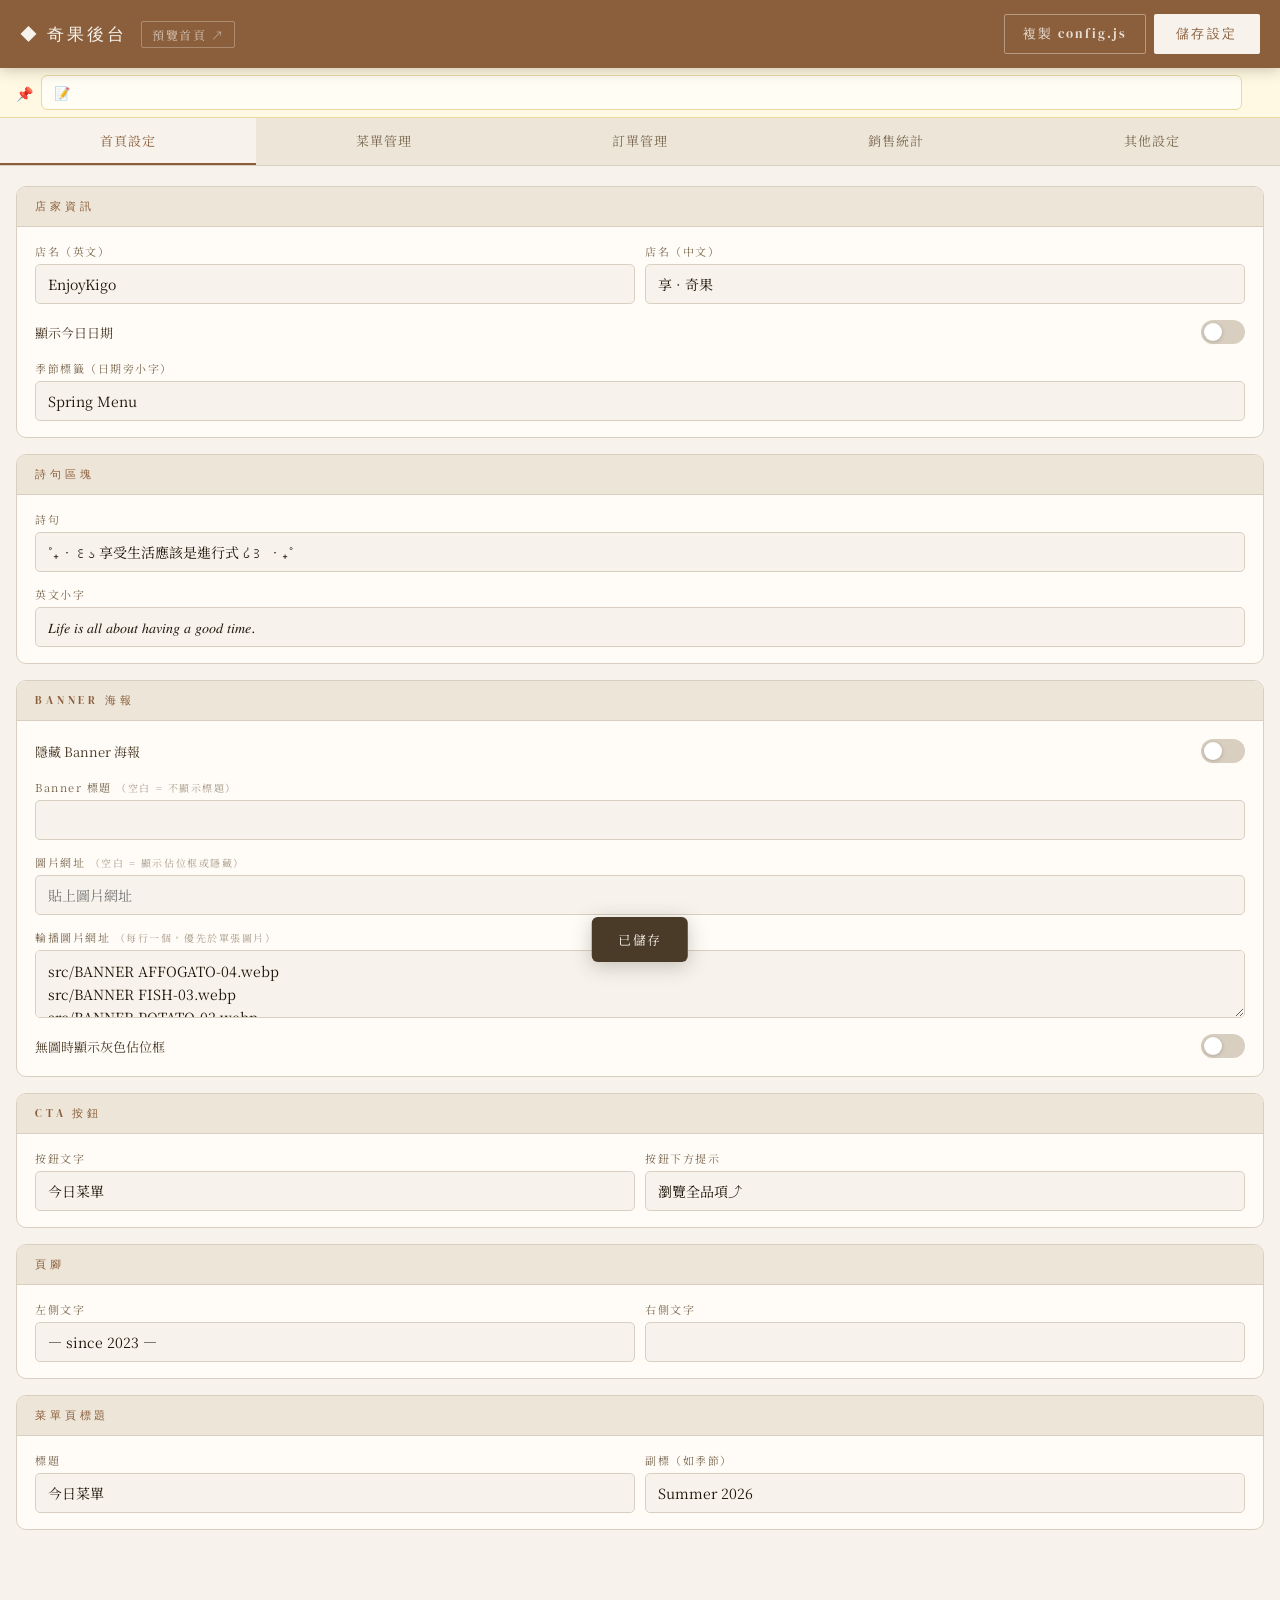
==== commit 09864f67: "fix: 新增網站圖示和蘋果觸控圖示以提升用戶體驗" ====
--- a/admin.html
+++ b/admin.html
@@ -4,6 +4,8 @@
   <meta charset="UTF-8">
   <meta name="viewport" content="width=device-width, initial-scale=1.0">
   <title>後台設定 — 享·奇果</title>
+  <link rel="icon" type="image/png" href="src/favicon.png">
+  <link rel="apple-touch-icon" href="src/logo.png">
   <link rel="preconnect" href="https://fonts.googleapis.com">
   <link href="https://fonts.googleapis.com/css2?family=Cormorant+Garamond:ital,wght@0,400&family=Noto+Serif+TC:wght@300;400&family=DM+Serif+Display:ital@0;1&display=swap" rel="stylesheet">
   <style>
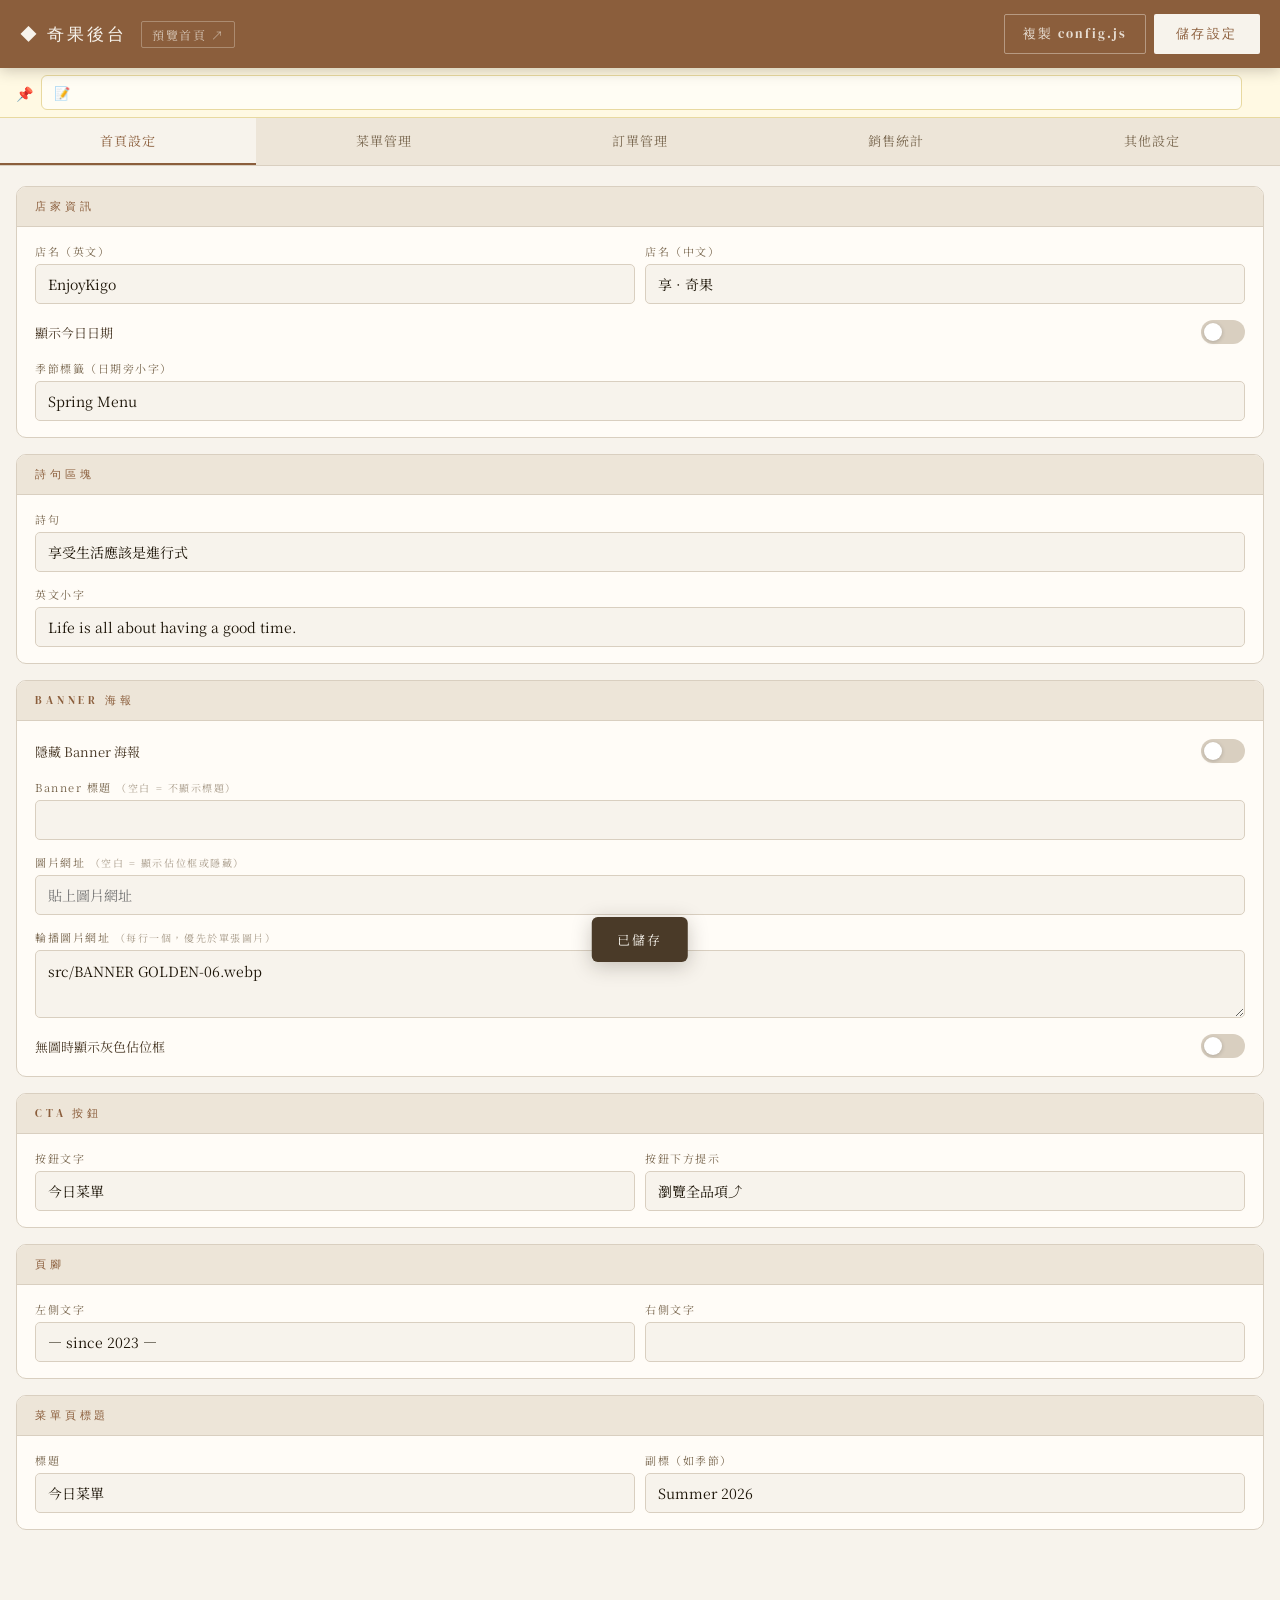
==== commit 82979ec1: "fix: 菜單讀回前鎖住菜單編輯頁，非菜單頁的輸入不再擋住儲存菜單 Co-Authored-By: Claude Opus 5.5 (1M context) <noreply@anthropic.co" ====
--- a/admin.html
+++ b/admin.html
@@ -137,6 +137,27 @@
     .admin-panel { display: none; padding: 20px 16px; }
     .admin-panel.active { display: block; }
 
+    /* 菜單從試算表讀回來前，會寫回菜單的三頁先鎖住（admin-data.js 的 setMenuLoading） */
+    body.menu-loading #panel-landing::before,
+    body.menu-loading #panel-menu::before,
+    body.menu-loading #panel-other::before {
+      content: '正在讀取試算表的最新菜單，讀完就可以編輯…';
+      display: block;
+      margin-bottom: 14px;
+      padding: 10px 14px;
+      border-radius: 6px;
+      background: var(--parchment);
+      color: var(--ink-faint);
+      font-size: 13px;
+      text-align: center;
+    }
+    body.menu-loading #panel-landing > *,
+    body.menu-loading #panel-menu > *,
+    body.menu-loading #panel-other > * {
+      opacity: 0.5;
+      pointer-events: none;
+    }
+
     /* ── Section card ── */
     .section-card {
       background: var(--white);
@@ -667,6 +688,12 @@
       line-height: 1.8;
       padding: 4px 0;
     }
+    /* 先顯示本機快取時的提示（js/admin/admin-orders.js orderCacheNoteHtml） */
+    .order-cache-note {
+      font-size: 12px;
+      color: var(--ink-faint);
+      padding: 2px 0 8px;
+    }
     /* 修改紀錄只出現在「修改訂單」視窗裡 —— 訂單卡上不顯示，
        改過幾次的單會拖出長長一段文字，把當下要看的品項和金額擠掉 */
     .order-changelog {
@@ -1063,7 +1090,7 @@
       </div>
       <div class="field">
         <label>輪播圖片網址 <span class="hint">（每行一個，優先於單張圖片）</span></label>
-        <textarea id="ld-bannerImages" placeholder="src/BANNER FISH-03.jpg\nsrc/BANNER AFFOGATO-04.jpg"></textarea>
+        <textarea id="ld-bannerImages" placeholder="src/BANNER FISH-03.webp\nsrc/BANNER AFFOGATO-04.webp"></textarea>
       </div>
       <div class="toggle-row">
         <span class="toggle-label">無圖時顯示灰色佔位框</span>
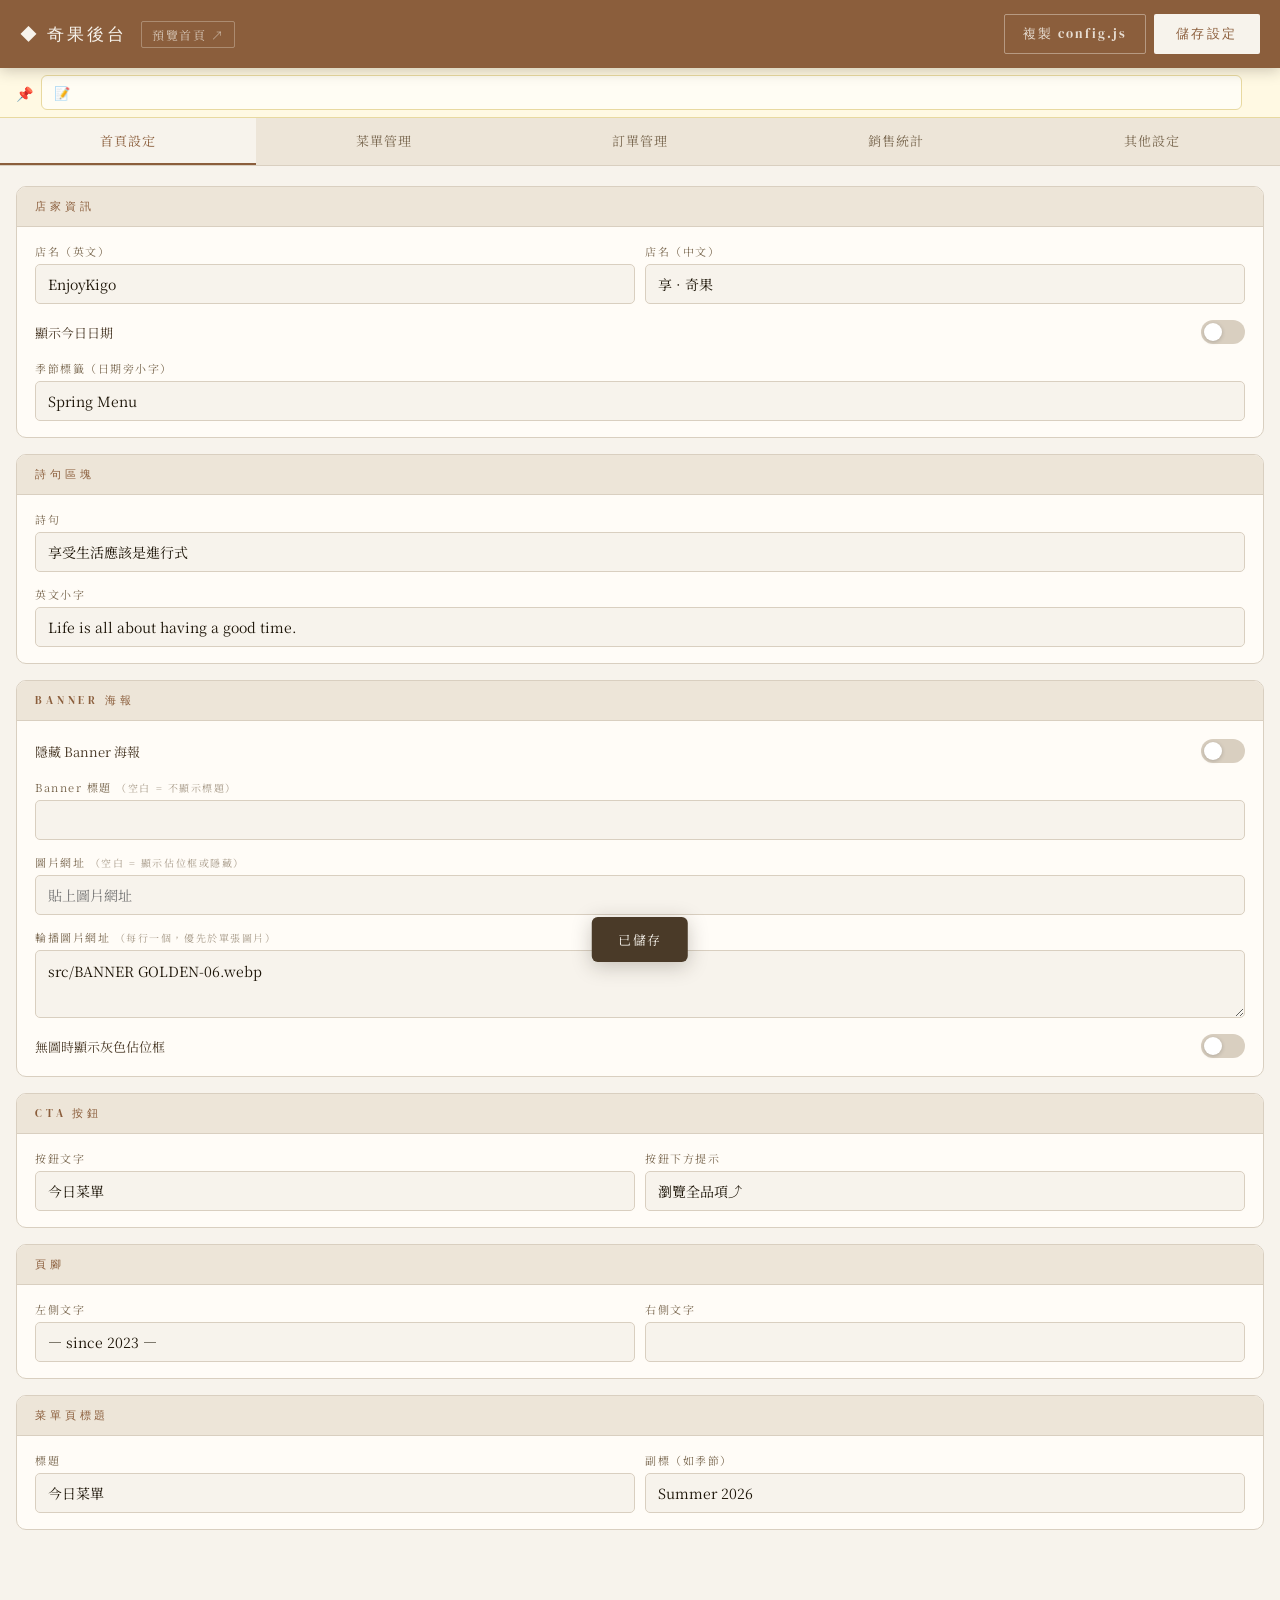
==== commit 8b9162ff: "feat: 訂單管理改版與店家備註 - 訂單卡文字放大，單號與時間、桌號、暱稱同一排 - 訂單紀錄依結帳狀態整列淡紅／淡綠 - 已完成區的已結帳訂單收成一行，點了才展開（記在這台裝置） - 修改訂單／" ====
--- a/admin.html
+++ b/admin.html
@@ -518,7 +518,7 @@
       display: flex;
       align-items: center;
       gap: 8px;
-      font-size: 12px;
+      font-size: 13px;
       letter-spacing: 0.16em;
       color: var(--ink-soft);
       padding-bottom: 8px;
@@ -527,11 +527,11 @@
     }
     .order-group-count {
       font-family: 'DM Serif Display', serif;
-      font-size: 13px;
+      font-size: 14px;
       color: var(--caramel);
     }
     .order-group-empty {
-      font-size: 12px;
+      font-size: 13px;
       color: var(--ink-faint);
       opacity: 0.6;
       padding: 2px 0 4px;
@@ -546,6 +546,25 @@
       overflow: hidden;
     }
     .order-card:last-child { margin-bottom: 0; }
+    /* 已完成區裡「已結帳 N 筆」的收合列（admin-orders.js doneGroupBody） */
+    .done-paid-toggle {
+      display: block;
+      width: 100%;
+      margin: 0 0 10px;
+      padding: 10px 14px;
+      border: 1px dashed var(--beige);
+      border-radius: 8px;
+      background: none;
+      color: var(--ink-faint);
+      font-family: 'Noto Serif TC', serif;
+      font-size: 13px;
+      letter-spacing: 0.08em;
+      text-align: left;
+      cursor: pointer;
+    }
+    .done-paid-toggle:hover { border-color: var(--caramel-lt); color: var(--caramel); }
+    .done-paid-toggle:last-child { margin-bottom: 0; }
+    .done-paid-arrow { float: right; }
     .order-card.is-new {
       border-color: #E0A93B;
       border-left-color: #E0A93B;
@@ -563,16 +582,18 @@
       align-items: baseline;
       justify-content: space-between;
       gap: 10px;
-      padding: 11px 14px 8px;
+      padding: 11px 14px 10px;
+      /* 單號、時間桌號、兩個 badge 同一排；窄螢幕放不下時整組往下換行，不會擠爛 */
+      flex-wrap: wrap;
     }
     .order-id {
       font-family: 'DM Serif Display', serif;
-      font-size: 15px;
+      font-size: 17px;
       letter-spacing: 0.08em;
       color: var(--ink);
     }
     .order-badge {
-      font-size: 11px;
+      font-size: 12px;
       letter-spacing: 0.12em;
       padding: 3px 10px;
       border-radius: 20px;
@@ -587,7 +608,7 @@
 
     /* 付款狀態用外框樣式，跟製作狀態的實心 badge 一眼分得開 */
     .pay-badge {
-      font-size: 11px;
+      font-size: 12px;
       letter-spacing: 0.1em;
       padding: 2px 9px;
       border-radius: 20px;
@@ -597,11 +618,22 @@
     .pay-badge.is-unpaid { border-color: var(--beige); color: var(--ink-faint); }
     .pay-badge.is-paid   { border-color: #6E9E6E; color: #4F7A4F; background: rgba(110,158,110,0.1); }
 
+    /* 時間 · 桌號 · 暱稱，跟在單號後面同一排 */
     .order-sub {
-      padding: 0 14px 10px;
-      font-size: 12px;
+      font-size: 13px;
       color: var(--ink-faint);
       letter-spacing: 0.06em;
+    }
+    /* 店家備註：接在桌號後面，用淡黃底的小標籤，忙的時候一眼看得到 */
+    .order-note {
+      display: inline-block;
+      margin-left: 4px;
+      padding: 1px 8px;
+      border-radius: 4px;
+      background: #FFF0C9;
+      color: #7A5A1E;
+      font-size: 13px;
+      letter-spacing: 0.04em;
     }
     .order-items {
       padding: 10px 14px;
@@ -614,16 +646,16 @@
     /* grid 固定三個欄寬，「單價×數量」才會每一列都停在同一個中間位置並對齊 */
     .order-item-row {
       display: grid;
-      grid-template-columns: minmax(0, 1fr) 96px 64px;
+      grid-template-columns: minmax(0, 1fr) 108px 72px;
       align-items: baseline;
       gap: 8px;
-      font-size: 13px;
+      font-size: 15px;
     }
     .order-item-name { color: var(--ink); min-width: 0; }
-    .order-item-temp { color: var(--caramel); font-size: 11px; }
+    .order-item-temp { color: var(--caramel); font-size: 12px; }
     .order-item-calc {
       color: var(--ink-faint);
-      font-size: 12px;
+      font-size: 15px;
       white-space: nowrap;
       text-align: center;
     }
@@ -636,10 +668,10 @@
       padding: 10px 14px;
       flex-wrap: wrap;
     }
-    .order-total-line { font-size: 12px; color: var(--ink-faint); }
+    .order-total-line { font-size: 13px; color: var(--ink-faint); }
     .order-item-free {
       display: inline-block;
-      font-size: 10px;
+      font-size: 11px;
       background: #7A7D5C;
       color: #fff;
       padding: 1px 6px;
@@ -651,12 +683,14 @@
     .order-free-note { color: #7A7D5C; margin-left: 4px; }
     .order-total-amt {
       font-family: 'DM Serif Display', serif;
-      font-size: 16px;
+      font-size: 19px;
       color: var(--caramel);
       margin-left: 6px;
     }
     /* 加了結帳鍵後一張卡最多會有三顆按鈕，窄螢幕要能換行不然會被擠出卡片外 */
     .order-actions { display: flex; gap: 8px; flex-wrap: wrap; justify-content: flex-end; }
+    /* 訂單卡上的按鈕跟著卡片文字放大，平板上比較好按；其他地方的 .btn-order 維持原樣 */
+    .order-card .btn-order { font-size: 13px; padding: 8px 15px; }
     .btn-order {
       border: 1px solid var(--beige);
       background: none;
@@ -798,6 +832,29 @@
       outline: none;
     }
     .manual-fields input:focus, .manual-fields select:focus { border-color: var(--caramel-lt); }
+
+    /* 修改訂單／補登視窗的備註欄，樣式跟補登的欄位同一套 */
+    .edit-note {
+      display: flex;
+      align-items: center;
+      gap: 8px;
+      font-size: 12px;
+      color: var(--ink-faint);
+      margin: 4px 0 8px;
+    }
+    .edit-note input {
+      flex: 1;
+      min-width: 0;
+      padding: 7px 10px;
+      border: 1px solid var(--beige);
+      border-radius: 5px;
+      background: var(--white);
+      font-family: 'Noto Serif TC', serif;
+      font-size: 14px;
+      color: var(--ink);
+      outline: none;
+    }
+    .edit-note input:focus { border-color: var(--caramel-lt); }
 
     .edit-row.has-free { border-color: #7A7D5C; background: #FAFBF5; }
     .edit-row-free {
@@ -894,7 +951,7 @@
       align-items: flex-start;
       justify-content: space-between;
       gap: 10px;
-      padding: 9px 0;
+      padding: 9px 10px;
       border-bottom: 1px dashed var(--parchment);
     }
     .history-main { min-width: 0; flex: 1; }
@@ -926,6 +983,9 @@
     .history-status.is-making { background: #5384B5; }
     .history-status.is-done   { background: #6E9E6E; }
     /* 未結帳的金額還沒進口袋，用刪節線淡化，掃一眼就知道哪幾筆還沒收 */
+    /* 整列淡淡上色，一眼看出哪幾筆還沒結帳：已結帳淡綠、未結帳淡紅 */
+    .history-row.is-paid   { background: rgba(110,158,110,0.10); }
+    .history-row.is-unpaid { background: rgba(185,64,64,0.08); }
     .history-amt.is-unpaid { color: var(--ink-faint); text-decoration: line-through; opacity: 0.75; }
 
     /* ── 統計 ── */
